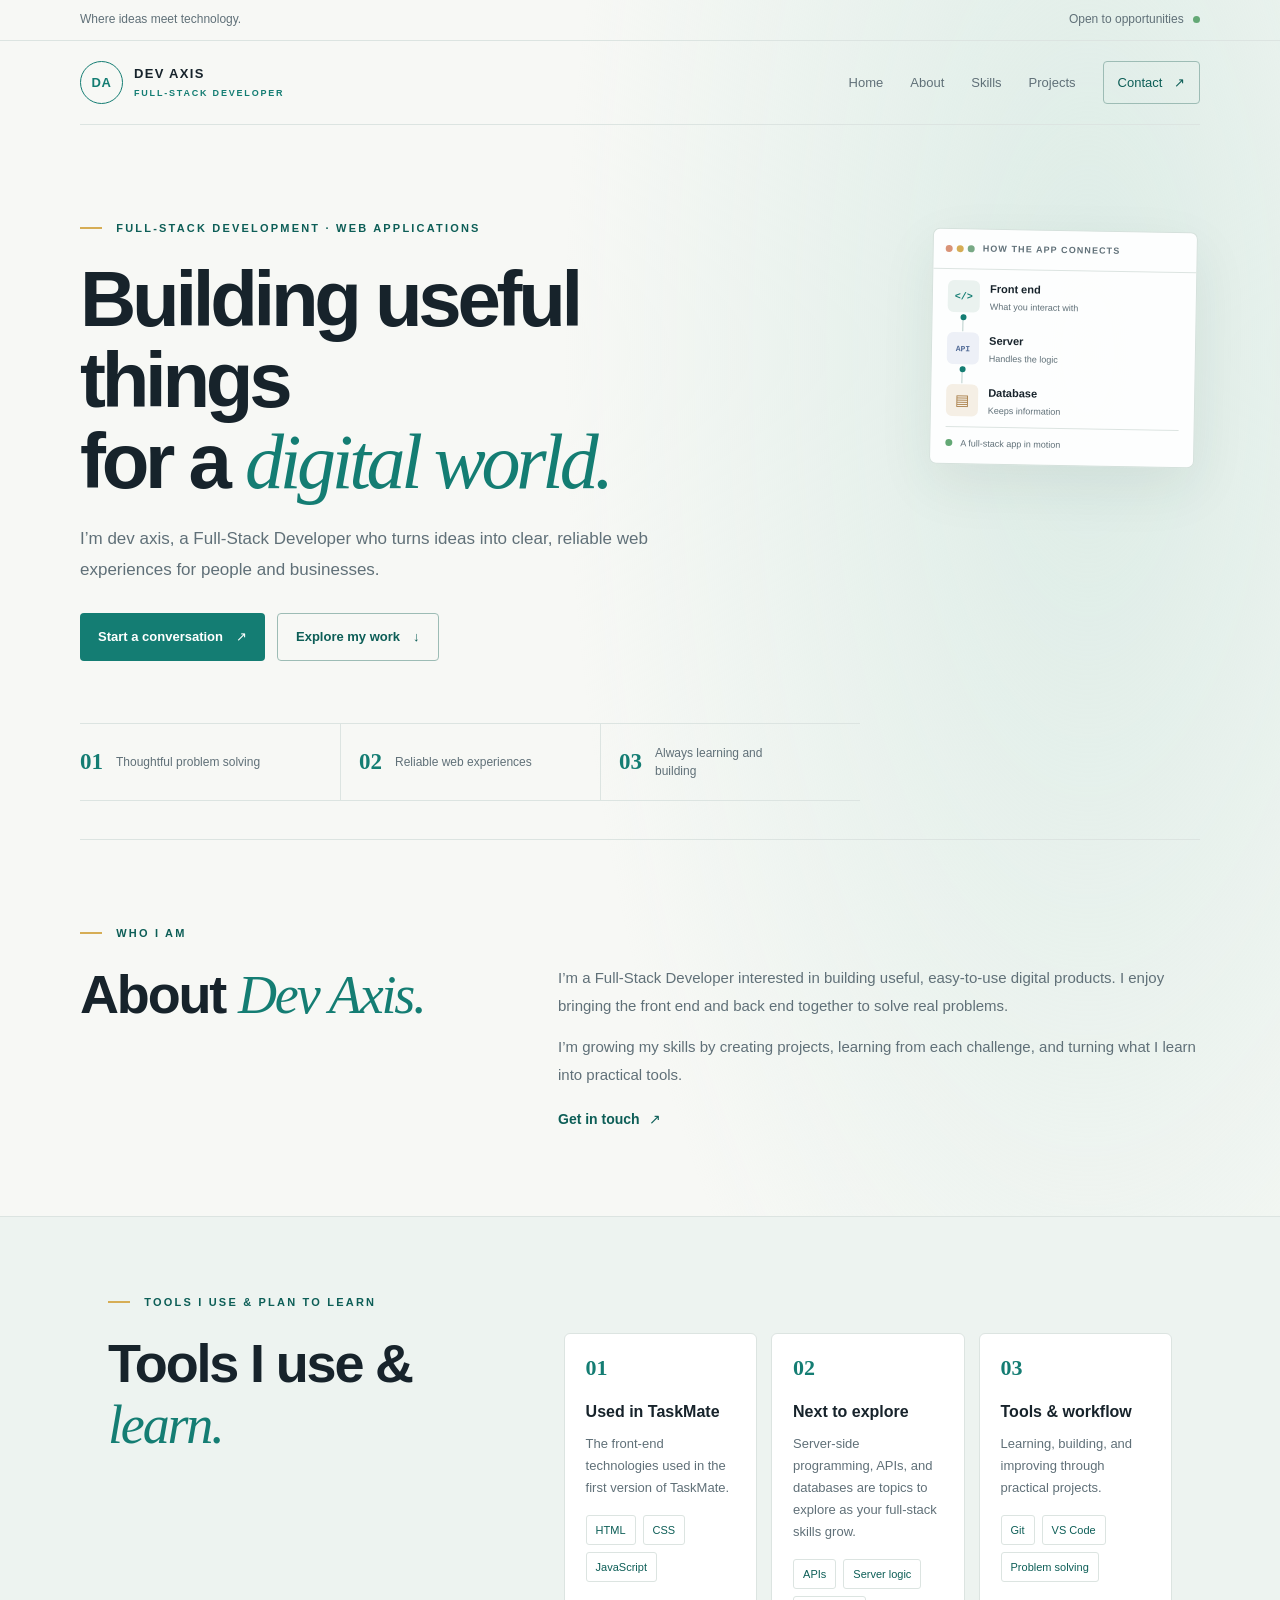
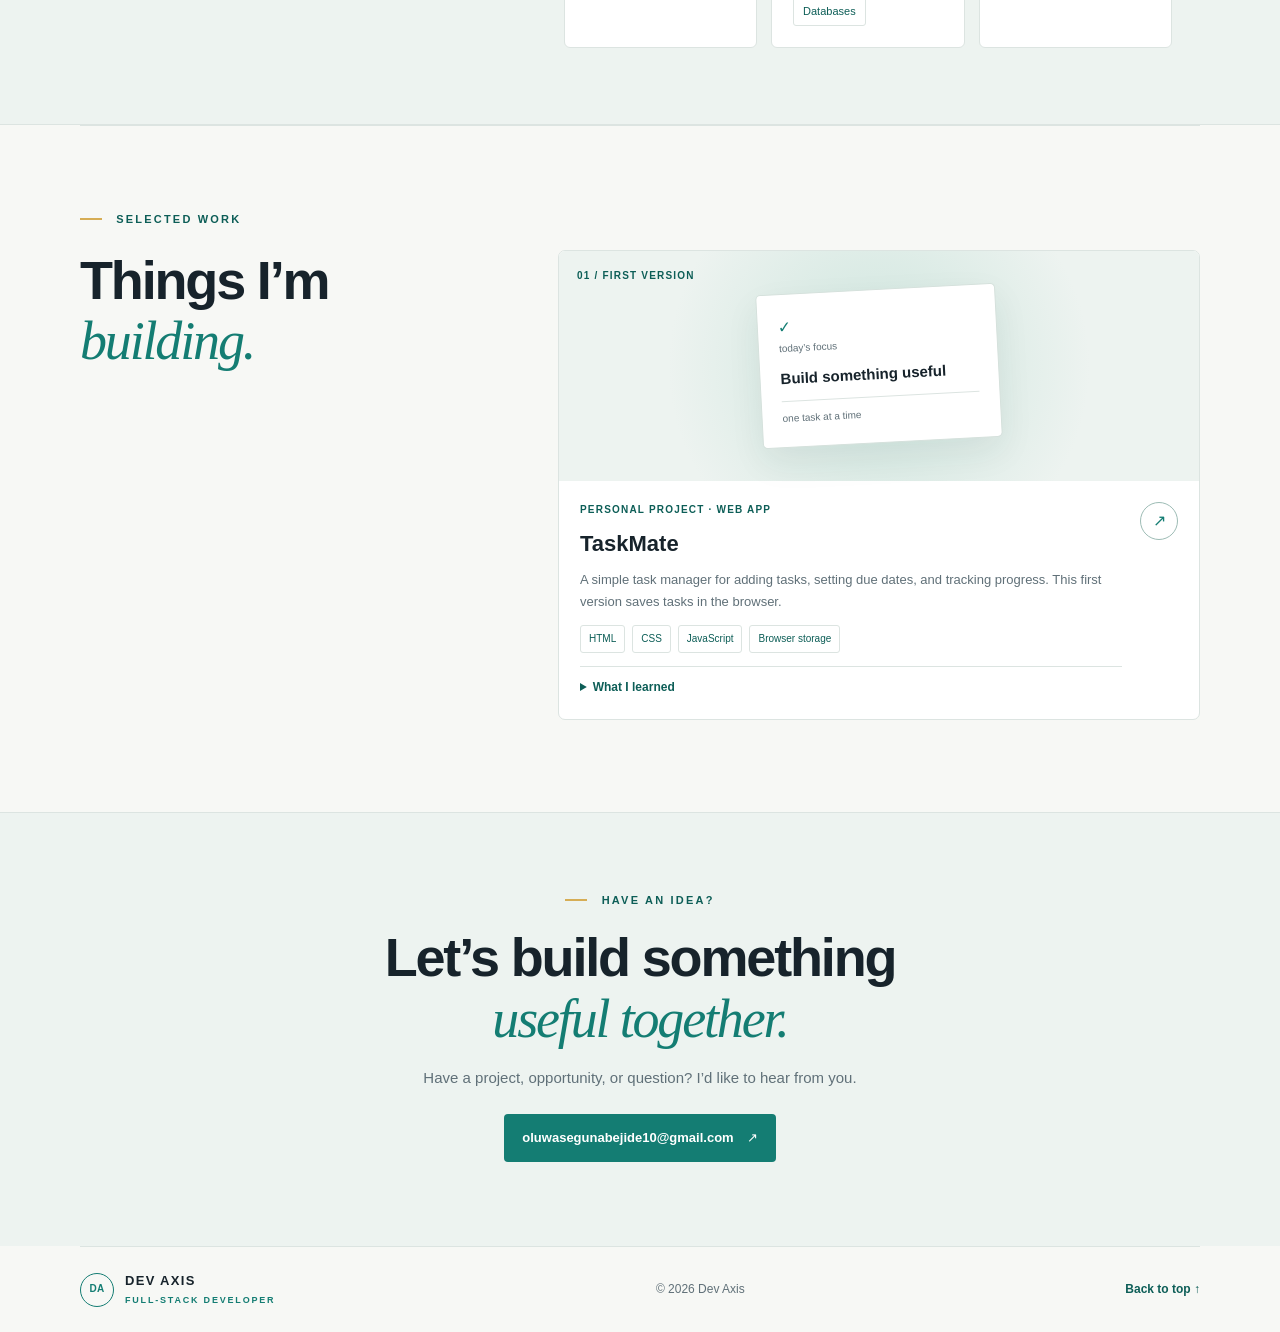
==== index.html @ acda4573 "Add portfolio website" ====
<!doctype html>
<html lang="en">
<head>
  <meta charset="utf-8">
  <meta name="viewport" content="width=device-width, initial-scale=1">
  <meta name="theme-color" content="#080808">
  <meta name="description" content="dev axis is a Full-Stack Developer building thoughtful web experiences.">
  <title>Dev Axis | Full-Stack Developer</title>
  <link rel="stylesheet" href="style1.css">
</head>
<body>
  <div class="topline">
    <div class="container topline-inner">
      <span>Where ideas meet technology.</span>
      <span>Open to opportunities <i></i></span>
    </div>
  </div>

  <header class="site-header container">
    <a class="brand" href="#home" aria-label="Dev Axis home">
      <span class="brand-mark">DA</span>
      <span class="brand-name">DEV AXIS<small>FULL-STACK DEVELOPER</small></span>
    </a>

    <nav class="desktop-nav" aria-label="Main navigation">
      <a href="#home">Home</a>
      <a href="#about">About</a>
      <a href="#skills">Skills</a>
      <a href="#projects">Projects</a>
      <a class="nav-contact" href="#contact">Contact <b>↗</b></a>
    </nav>

    <details class="mobile-menu">
      <summary aria-label="Open navigation menu">
        <span></span><span></span><span></span>
      </summary>
      <nav aria-label="Mobile navigation">
        <a href="#home">Home</a>
        <a href="#about">About</a>
        <a href="#skills">Skills</a>
        <a href="#projects">Projects</a>
        <a href="#contact">Contact</a>
      </nav>
    </details>
  </header>

  <main>
    <section class="hero container" id="home">
      <div class="hero-copy">
        <p class="eyebrow"><span></span> FULL-STACK DEVELOPMENT · WEB APPLICATIONS</p>
        <h1>Building useful things<br>for a <em>digital world.</em></h1>
        <p class="hero-text">I’m dev axis, a Full-Stack Developer who turns ideas into clear, reliable web experiences for people and businesses.</p>
        <div class="hero-actions">
          <a class="button button-gold" href="#contact">Start a conversation <b>↗</b></a>
          <a class="button button-outline" href="#projects">Explore my work <b>↓</b></a>
        </div>
      </div>

      <div class="stack-card" aria-label="Animated diagram of a full-stack application"><div class="stack-heading"><span class="stack-lights"><i></i><i></i><i></i></span><span>HOW THE APP CONNECTS</span></div><div class="stack-flow"><div class="stack-node"><span class="node-icon">&lt;/&gt;</span><span class="node-copy"><b>Front end</b><small>What you interact with</small></span></div><div class="stack-link"><i class="flow-dot"></i></div><div class="stack-node"><span class="node-icon node-api">API</span><span class="node-copy"><b>Server</b><small>Handles the logic</small></span></div><div class="stack-link"><i class="flow-dot delay-one"></i></div><div class="stack-node"><span class="node-icon node-db">▤</span><span class="node-copy"><b>Database</b><small>Keeps information</small></span></div></div><div class="stack-footer"><span class="live-dot"></span> A full-stack app in motion</div></div>
              <div class="hero-stats">
        <div><b>01</b><span>Thoughtful problem solving</span></div>
<div><b>02</b><span>Reliable web experiences</span></div>
        <div><b>03</b><span>Always learning and building</span></div>
      </div>
    </section>

    <section class="section container about-section" id="about">
      <p class="eyebrow"><span></span> WHO I AM</p>
      <div class="section-grid">
        <h2>About <em>Dev Axis.</em></h2>
        <div>
          <p class="body-copy">I’m a Full-Stack Developer interested in building useful, easy-to-use digital products. I enjoy bringing the front end and back end together to solve real problems.</p>
          <p class="body-copy">I’m growing my skills by creating projects, learning from each challenge, and turning what I learn into practical tools.</p>
          <a class="arrow-link" href="mailto:oluwasegunabejide10@gmail.com">Get in touch <span>↗</span></a>
        </div>
      </div>
    </section>

    <section class="section skills-section" id="skills">
      <div class="container">
        <p class="eyebrow"><span></span> TOOLS I USE &amp; PLAN TO LEARN</p>
        <div class="section-grid">
          <h2>Tools I use &amp; <em>learn.</em></h2>
          <div class="skills-grid">
            <article>
              <b>01</b><h3>Used in TaskMate</h3>
              <p>The front-end technologies used in the first version of TaskMate.</p>
              <div class="chips"><span>HTML</span><span>CSS</span><span>JavaScript</span></div>
            </article>
            <article>
              <b>02</b><h3>Next to explore</h3>
              <p>Server-side programming, APIs, and databases are topics to explore as your full-stack skills grow.</p>
              <div class="chips"><span>APIs</span><span>Server logic</span><span>Databases</span></div>
            </article>
            <article>
              <b>03</b><h3>Tools &amp; workflow</h3>
              <p>Learning, building, and improving through practical projects.</p>
              <div class="chips"><span>Git</span><span>VS Code</span><span>Problem solving</span></div>
            </article>
          </div>
        </div>
      </div>
    </section>

    <section class="section container projects-section" id="projects">
      <p class="eyebrow"><span></span> SELECTED WORK</p>
      <div class="section-grid">
        <h2>Things I’m <em>building.</em></h2>
        <div class="project-card">
          <div class="project-visual">
            <span class="project-label">01 / FIRST VERSION</span>
            <div class="task-art">
              <i>✓</i><span>today’s focus</span>
              <b>Build something useful</b>
              <small>one task at a time</small>
            </div>
          </div>
          <div class="project-info">
            <div>
              <p class="project-type">PERSONAL PROJECT · WEB APP</p>
              <h3>TaskMate</h3>
              <p class="project-summary">A simple task manager for adding tasks, setting due dates, and tracking progress. This first version saves tasks in the browser.</p><div class="chips project-stack"><span>HTML</span><span>CSS</span><span>JavaScript</span><span>Browser storage</span></div><details class="project-learning"><summary>What I learned</summary><p>I practiced handling form events, updating task lists, adding filters, and saving data in the browser.</p></details>
            </div>
            <a class="round-link" href="taskmate.html" aria-label="Open TaskMate">↗</a>
          </div>
        </div>
      </div>
    </section>

    <section class="contact-section" id="contact">
      <div class="container contact-inner">
        <p class="eyebrow"><span></span> HAVE AN IDEA?</p>
        <h2>Let’s build something<br><em>useful together.</em></h2>
        <p>Have a project, opportunity, or question? I’d like to hear from you.</p>
        <a class="button button-gold" href="mailto:oluwasegunabejide10@gmail.com">oluwasegunabejide10@gmail.com <b>↗</b></a>
      </div>
    </section>
  </main>

  <footer class="container footer">
    <a class="brand" href="#home">
      <span class="brand-mark">DA</span>
      <span class="brand-name">DEV AXIS<small>FULL-STACK DEVELOPER</small></span>
    </a>
    <span>© 2026 Dev Axis</span>
    <a href="#home">Back to top ↑</a>
  </footer>
</body>
</html>
---- style1.css ----
:root {
  color-scheme: light;
  --ink: #17232b;
  --muted: #607078;
  --paper: #f7f8f5;
  --white: #ffffff;
  --teal: #147d73;
  --teal-dark: #0d5e57;
  --gold: #d6ad55;
  --line: #dce4e1;
  --soft: #edf3f0;
  --serif: Georgia, "Times New Roman", serif;
  font-family: "Segoe UI", Aptos, Arial, sans-serif;
  color: var(--ink);
  background: var(--paper);
  font-synthesis: none;
  text-rendering: optimizeLegibility;
  -webkit-font-smoothing: antialiased;
}

* {
  box-sizing: border-box;
}

html {
  scroll-behavior: smooth;
  scroll-padding-top: 24px;
}

body {
  min-width: 320px;
  margin: 0;
  background: radial-gradient(ellipse at 85% 12%, #dcece6 0, transparent 34%), var(--paper);
  color: var(--ink);
  line-height: 1.65;
}

a {
  color: inherit;
}

.container {
  width: min(1120px, calc(100% - 56px));
  margin-inline: auto;
}

.topline {
  border-bottom: 1px solid var(--line);
  color: var(--muted);
  font-size: 12px;
}

.topline-inner {
  min-height: 40px;
  display: flex;
  align-items: center;
  justify-content: space-between;
  gap: 18px;
}

.topline i,
.live-dot {
  display: inline-block;
  width: 7px;
  height: 7px;
  margin-left: 6px;
  border-radius: 50%;
  background: #63a875;
}

.site-header {
  position: relative;
  z-index: 5;
  min-height: 84px;
  display: flex;
  align-items: center;
  justify-content: space-between;
  gap: 24px;
  border-bottom: 1px solid var(--line);
}

.brand {
  display: flex;
  align-items: center;
  gap: 11px;
  color: var(--ink);
  text-decoration: none;
}

.brand-mark {
  width: 43px;
  height: 43px;
  display: grid;
  place-items: center;
  border: 1px solid var(--teal);
  border-radius: 50%;
  color: var(--teal);
  font-size: 13px;
  font-weight: 800;
  letter-spacing: 0.04em;
}

.brand-name {
  font-size: 13px;
  font-weight: 800;
  letter-spacing: 0.1em;
  line-height: 1.25;
}

.brand-name small {
  display: block;
  margin-top: 5px;
  color: var(--teal);
  font-size: 9px;
  letter-spacing: 0.2em;
}

.desktop-nav {
  display: flex;
  align-items: center;
  gap: 27px;
  font-size: 13px;
}

.desktop-nav a,
.mobile-menu a {
  color: var(--muted);
  text-decoration: none;
  transition: color 0.2s ease;
}

.desktop-nav a:hover,
.mobile-menu a:hover {
  color: var(--teal);
}

.desktop-nav .nav-contact {
  padding: 10px 14px;
  border: 1px solid #9dbcb5;
  border-radius: 4px;
  color: var(--teal-dark);
}

.nav-contact b {
  margin-left: 8px;
}

.mobile-menu {
  display: none;
}

.hero {
  position: relative;
  padding-top: 94px;
  padding-bottom: 38px;
}

.hero-copy {
  max-width: 720px;
}

.eyebrow {
  margin: 0 0 22px;
  color: var(--teal-dark);
  font-size: 11px;
  font-weight: 800;
  letter-spacing: 0.2em;
}

.eyebrow span {
  display: inline-block;
  width: 22px;
  height: 2px;
  margin: 0 9px 3px 0;
  background: var(--gold);
}

h1,
h2,
h3,
p {
  margin-top: 0;
}

.hero h1 {
  max-width: 760px;
  margin-bottom: 22px;
  font-size: clamp(48px, 7vw, 78px);
  font-weight: 750;
  line-height: 1.04;
  letter-spacing: -0.055em;
}

.hero h1 em,
.section h2 em,
.contact-section h2 em {
  color: var(--teal);
  font-family: var(--serif);
  font-weight: 500;
}

.hero-text {
  max-width: 590px;
  margin-bottom: 27px;
  color: var(--muted);
  font-size: 17px;
  line-height: 1.8;
}

.hero-actions {
  display: flex;
  flex-wrap: wrap;
  gap: 12px;
}

.button {
  min-height: 48px;
  display: inline-flex;
  align-items: center;
  justify-content: center;
  gap: 13px;
  padding: 0 18px;
  border-radius: 4px;
  font-size: 13px;
  font-weight: 700;
  text-decoration: none;
  transition: transform 0.2s ease, background 0.2s ease;
}

.button:hover {
  transform: translateY(-2px);
}

.button-gold {
  background: var(--teal);
  color: var(--white);
}

.button-gold:hover {
  background: var(--teal-dark);
}

.button-outline {
  border: 1px solid #9dbcb5;
  color: var(--teal-dark);
  background: transparent;
}

.stack-card {
  position: absolute;
  top: 105px;
  right: 4px;
  width: 265px;
  padding: 0 15px 12px;
  border: 1px solid #d5e1dc;
  border-radius: 7px;
  background: rgba(255, 255, 255, 0.94);
  box-shadow: 0 20px 55px #203b3214;
  transform: rotate(1deg);
}

.stack-heading {
  display: flex;
  align-items: center;
  gap: 8px;
  margin: 0 -15px 10px;
  padding: 12px;
  border-bottom: 1px solid var(--line);
  color: var(--muted);
  font-size: 9px;
  font-weight: 800;
  letter-spacing: 0.12em;
}

.stack-lights {
  display: flex;
  gap: 4px;
}

.stack-lights i {
  width: 7px;
  height: 7px;
  border-radius: 50%;
  background: #b8c6c3;
}

.stack-lights i:first-child {
  background: #d99377;
}

.stack-lights i:nth-child(2) {
  background: var(--gold);
}

.stack-lights i:last-child {
  background: #78a985;
}

.stack-node {
  display: flex;
  align-items: center;
  gap: 10px;
}

.node-icon {
  width: 32px;
  height: 32px;
  flex: 0 0 auto;
  display: grid;
  place-items: center;
  border-radius: 6px;
  background: #eaf2ef;
  color: var(--teal);
  font: 700 10px Consolas, monospace;
}

.node-api {
  background: #edf0f7;
  color: #536c98;
  font-size: 8px;
}

.node-db {
  background: #f5efe5;
  color: #a67a42;
  font-size: 15px;
}

.node-copy b {
  display: block;
  color: var(--ink);
  font-size: 11px;
}

.node-copy small {
  display: block;
  margin-top: 2px;
  color: var(--muted);
  font-size: 9px;
}

.stack-link {
  position: relative;
  height: 17px;
  margin-left: 15px;
  border-left: 1px solid #b9ceca;
}

.flow-dot {
  position: absolute;
  top: 0;
  left: -3.5px;
  width: 6px;
  height: 6px;
  border-radius: 50%;
  background: var(--teal);
  animation: data-flow 1.8s ease-in-out infinite;
}

.flow-dot.delay-one {
  animation-delay: 0.9s;
}

@keyframes data-flow {
  0% {
    top: 0;
    opacity: 0;
  }

  20%,
  80% {
    opacity: 1;
  }

  100% {
    top: 12px;
    opacity: 0;
  }
}

.stack-footer {
  margin-top: 8px;
  padding-top: 9px;
  border-top: 1px solid var(--line);
  color: var(--muted);
  font-size: 9px;
}

.live-dot {
  margin: 0 6px 0 0;
}

.hero-stats {
  display: grid;
  grid-template-columns: repeat(3, 1fr);
  max-width: 780px;
  margin-top: 62px;
  border-block: 1px solid var(--line);
}

.hero-stats div {
  min-height: 76px;
  display: flex;
  align-items: center;
  gap: 13px;
}

.hero-stats div + div {
  padding-left: 18px;
  border-left: 1px solid var(--line);
}

.hero-stats b {
  color: var(--teal);
  font: 700 23px var(--serif);
}

.hero-stats span {
  max-width: 145px;
  color: var(--muted);
  font-size: 12px;
  line-height: 1.5;
}

.section {
  padding: 84px 0;
  border-top: 1px solid var(--line);
}

.section-grid {
  display: grid;
  grid-template-columns: 0.8fr 1.2fr;
  gap: 50px;
}

.section h2,
.contact-section h2 {
  margin: 0;
  font-size: clamp(36px, 4.6vw, 54px);
  line-height: 1.12;
  letter-spacing: -0.04em;
}

.body-copy {
  margin-bottom: 14px;
  color: var(--muted);
  font-size: 15px;
  line-height: 1.85;
}

.arrow-link {
  display: inline-flex;
  gap: 9px;
  margin-top: 5px;
  color: var(--teal-dark);
  font-size: 14px;
  font-weight: 700;
  text-decoration: none;
}

.skills-section {
  width: 100%;
  max-width: none;
  padding: 76px max(28px, calc((100% - 1120px) / 2));
  border-block: 1px solid var(--line);
  background: var(--soft);
}

.skills-section .section-grid {
  max-width: 1120px;
  margin: auto;
}

.skills-grid {
  display: grid;
  grid-template-columns: repeat(3, 1fr);
  gap: 14px;
}

.skills-grid article {
  min-width: 0;
  padding: 21px;
  border: 1px solid var(--line);
  border-radius: 6px;
  background: var(--white);
}

.skills-grid article > b {
  color: var(--teal);
  font: 700 22px var(--serif);
}

.skills-grid h3 {
  margin: 15px 0 8px;
  font-size: 16px;
}

.skills-grid p {
  min-height: 67px;
  margin-bottom: 15px;
  color: var(--muted);
  font-size: 13px;
  line-height: 1.7;
}

.chips,
.project-stack {
  display: flex;
  flex-wrap: wrap;
  gap: 7px;
}

.chips span {
  padding: 5px 9px;
  border: 1px solid var(--line);
  border-radius: 3px;
  color: var(--teal-dark);
  font-size: 11px;
}

.projects-section {
  padding-bottom: 92px;
}

.project-card {
  overflow: hidden;
  border: 1px solid var(--line);
  border-radius: 7px;
  background: var(--white);
}

.project-visual {
  position: relative;
  height: 230px;
  display: grid;
  place-items: center;
  background: radial-gradient(circle, #cde5dd 0, transparent 62%), #edf3f0;
}

.project-label {
  position: absolute;
  top: 17px;
  left: 18px;
  color: var(--teal-dark);
  font-size: 10px;
  font-weight: 800;
  letter-spacing: 0.12em;
}

.task-art {
  width: min(240px, 75%);
  padding: 20px;
  border: 1px solid #d5e1dc;
  border-radius: 5px;
  background: var(--white);
  box-shadow: 0 14px 35px #203b3212;
  transform: rotate(-3deg);
}

.task-art i {
  color: var(--teal);
  font-style: normal;
}

.task-art span,
.task-art small {
  display: block;
  color: var(--muted);
  font-size: 10px;
}

.task-art b {
  display: block;
  margin: 9px 0;
  font-size: 15px;
}

.task-art small {
  padding-top: 9px;
  border-top: 1px solid var(--line);
}

.project-info {
  display: flex;
  align-items: flex-start;
  justify-content: space-between;
  gap: 18px;
  padding: 21px;
}

.project-type {
  margin-bottom: 7px;
  color: var(--teal-dark);
  font-size: 10px;
  font-weight: 800;
  letter-spacing: 0.12em;
}

.project-info h3 {
  margin-bottom: 7px;
  font-size: 22px;
}

.project-summary {
  max-width: 580px;
  margin-bottom: 12px;
  color: var(--muted);
  font-size: 13px;
  line-height: 1.7;
}

.project-stack {
  margin-top: 12px;
}

.project-stack span {
  padding: 5px 8px;
  border: 1px solid var(--line);
  border-radius: 3px;
  color: var(--teal-dark);
  font-size: 10px;
}

.project-learning {
  margin-top: 13px;
  padding-top: 11px;
  border-top: 1px solid var(--line);
}

.project-learning summary {
  color: var(--teal-dark);
  cursor: pointer;
  font-size: 12px;
  font-weight: 700;
}

.project-learning p {
  margin: 8px 0 0;
  color: var(--muted);
  font-size: 12px;
  line-height: 1.7;
}

.round-link {
  width: 38px;
  height: 38px;
  flex: 0 0 auto;
  display: grid;
  place-items: center;
  border: 1px solid #9dbcb5;
  border-radius: 50%;
  color: var(--teal);
  text-decoration: none;
}

.contact-section {
  padding: 78px 0 84px;
  border-top: 1px solid var(--line);
  background: var(--soft);
  text-align: center;
}

.contact-inner .eyebrow {
  margin-bottom: 18px;
}

.contact-inner > p:not(.eyebrow) {
  margin: 17px 0 23px;
  color: var(--muted);
  font-size: 15px;
}

.footer {
  min-height: 86px;
  display: flex;
  align-items: center;
  justify-content: space-between;
  gap: 20px;
  border-top: 1px solid var(--line);
  color: var(--muted);
  font-size: 12px;
}

.footer > a:last-child {
  color: var(--teal-dark);
  font-weight: 700;
  text-decoration: none;
}

.footer .brand-mark {
  width: 34px;
  height: 34px;
  font-size: 10px;
}

@media (max-width: 900px) {
  .stack-card {
    position: relative;
    top: auto;
    right: auto;
    width: min(100%, 420px);
    margin: 34px 0 0 8px;
  }

  .hero {
    padding-top: 66px;
  }

  .hero-stats {
    margin-top: 38px;
  }

  .section-grid {
    grid-template-columns: 1fr;
    gap: 24px;
  }
}

@media (max-width: 680px) {
  .container {
    width: calc(100% - 36px);
  }

  .topline {
    font-size: 10px;
  }

  .topline-inner {
    min-height: 36px;
    gap: 8px;
  }

  .site-header {
    min-height: 72px;
  }

  .brand-mark {
    width: 38px;
    height: 38px;
  }

  .brand-name {
    font-size: 11px;
  }

  .brand-name small {
    font-size: 8px;
    letter-spacing: 0.15em;
  }

  .desktop-nav {
    display: none;
  }

  .mobile-menu {
    position: relative;
    display: block;
  }

  .mobile-menu summary {
    width: 43px;
    height: 43px;
    display: grid;
    place-content: center;
    gap: 5px;
    border: 1px solid #9dbcb5;
    border-radius: 4px;
    cursor: pointer;
    list-style: none;
  }

  .mobile-menu summary::-webkit-details-marker {
    display: none;
  }

  .mobile-menu summary span {
    width: 18px;
    height: 2px;
    background: var(--teal);
  }

  .mobile-menu nav {
    position: absolute;
    top: 51px;
    right: 0;
    width: 220px;
    display: flex;
    flex-direction: column;
    padding: 7px 14px;
    border: 1px solid var(--line);
    border-radius: 5px;
    background: var(--white);
    box-shadow: 0 14px 30px #203b3218;
  }

  .mobile-menu nav a {
    padding: 11px 0;
    border-bottom: 1px solid var(--line);
    font-size: 13px;
  }

  .mobile-menu nav a:last-child {
    border-bottom: 0;
  }

  .hero {
    padding-top: 51px;
    padding-bottom: 30px;
  }

  .eyebrow {
    margin-bottom: 17px;
    font-size: 9px;
    letter-spacing: 0.14em;
  }

  .hero h1 {
    font-size: clamp(42px, 11vw, 61px);
    letter-spacing: -0.05em;
  }

  .hero-text {
    font-size: 15px;
  }

  .button {
    min-height: 45px;
    padding-inline: 13px;
    font-size: 11px;
  }

  .hero-stats {
    grid-template-columns: 1fr;
    margin-top: 30px;
  }

  .hero-stats div {
    min-height: 56px;
  }

  .hero-stats div + div {
    padding-left: 0;
    border-top: 1px solid var(--line);
    border-left: 0;
  }

  .section {
    padding: 61px 0;
  }

  .section h2,
  .contact-section h2 {
    font-size: 38px;
  }

  .skills-section {
    padding: 60px 18px;
  }

  .skills-grid {
    grid-template-columns: 1fr;
  }

  .skills-grid p {
    min-height: 0;
  }

  .project-visual {
    height: 195px;
  }

  .project-info {
    padding: 16px;
  }

  .contact-section {
    padding: 62px 0;
  }

  .footer {
    min-height: 100px;
    flex-wrap: wrap;
    gap: 12px;
    padding-block: 14px;
  }

  .footer > span {
    order: 3;
    width: 100%;
  }
}

@media (prefers-reduced-motion: reduce) {
  html {
    scroll-behavior: auto;
  }

  *,
  *::before,
  *::after {
    animation-duration: 0.01ms !important;
    animation-iteration-count: 1 !important;
    transition-duration: 0.01ms !important;
  }
}
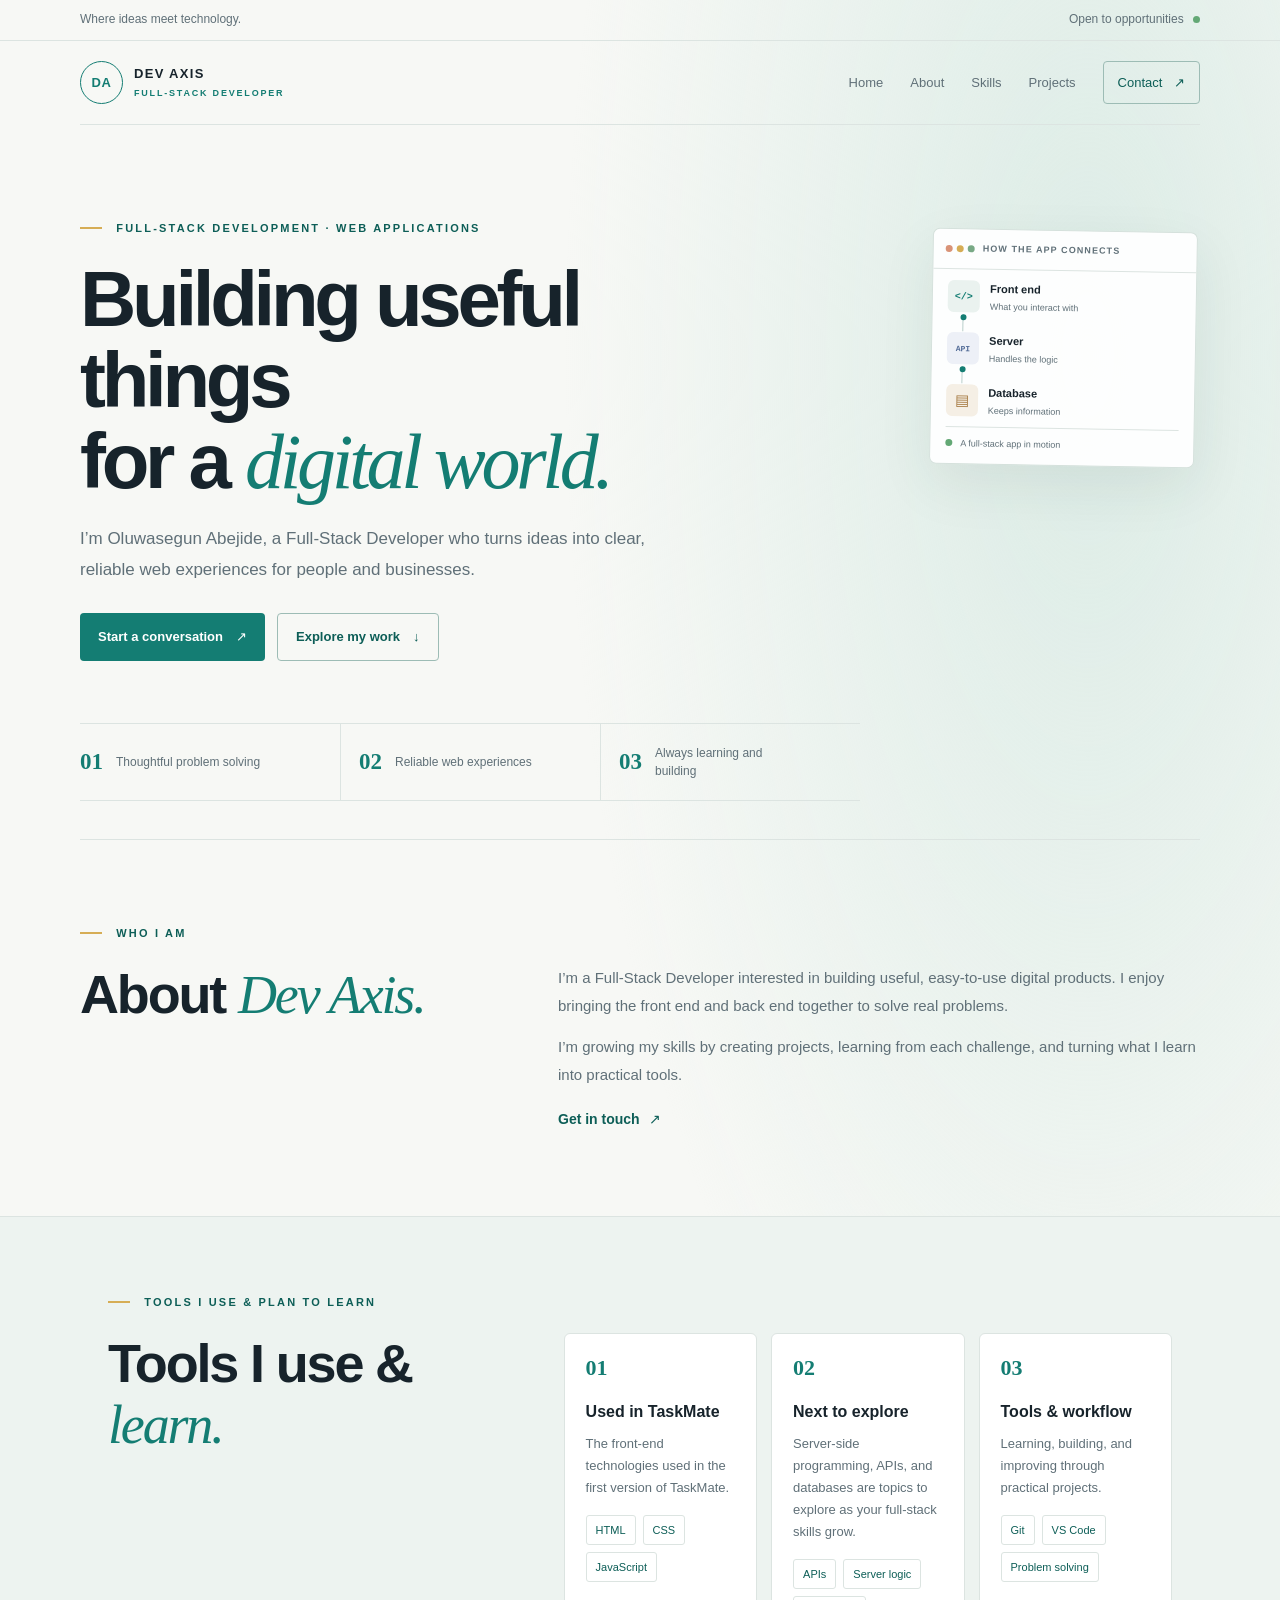
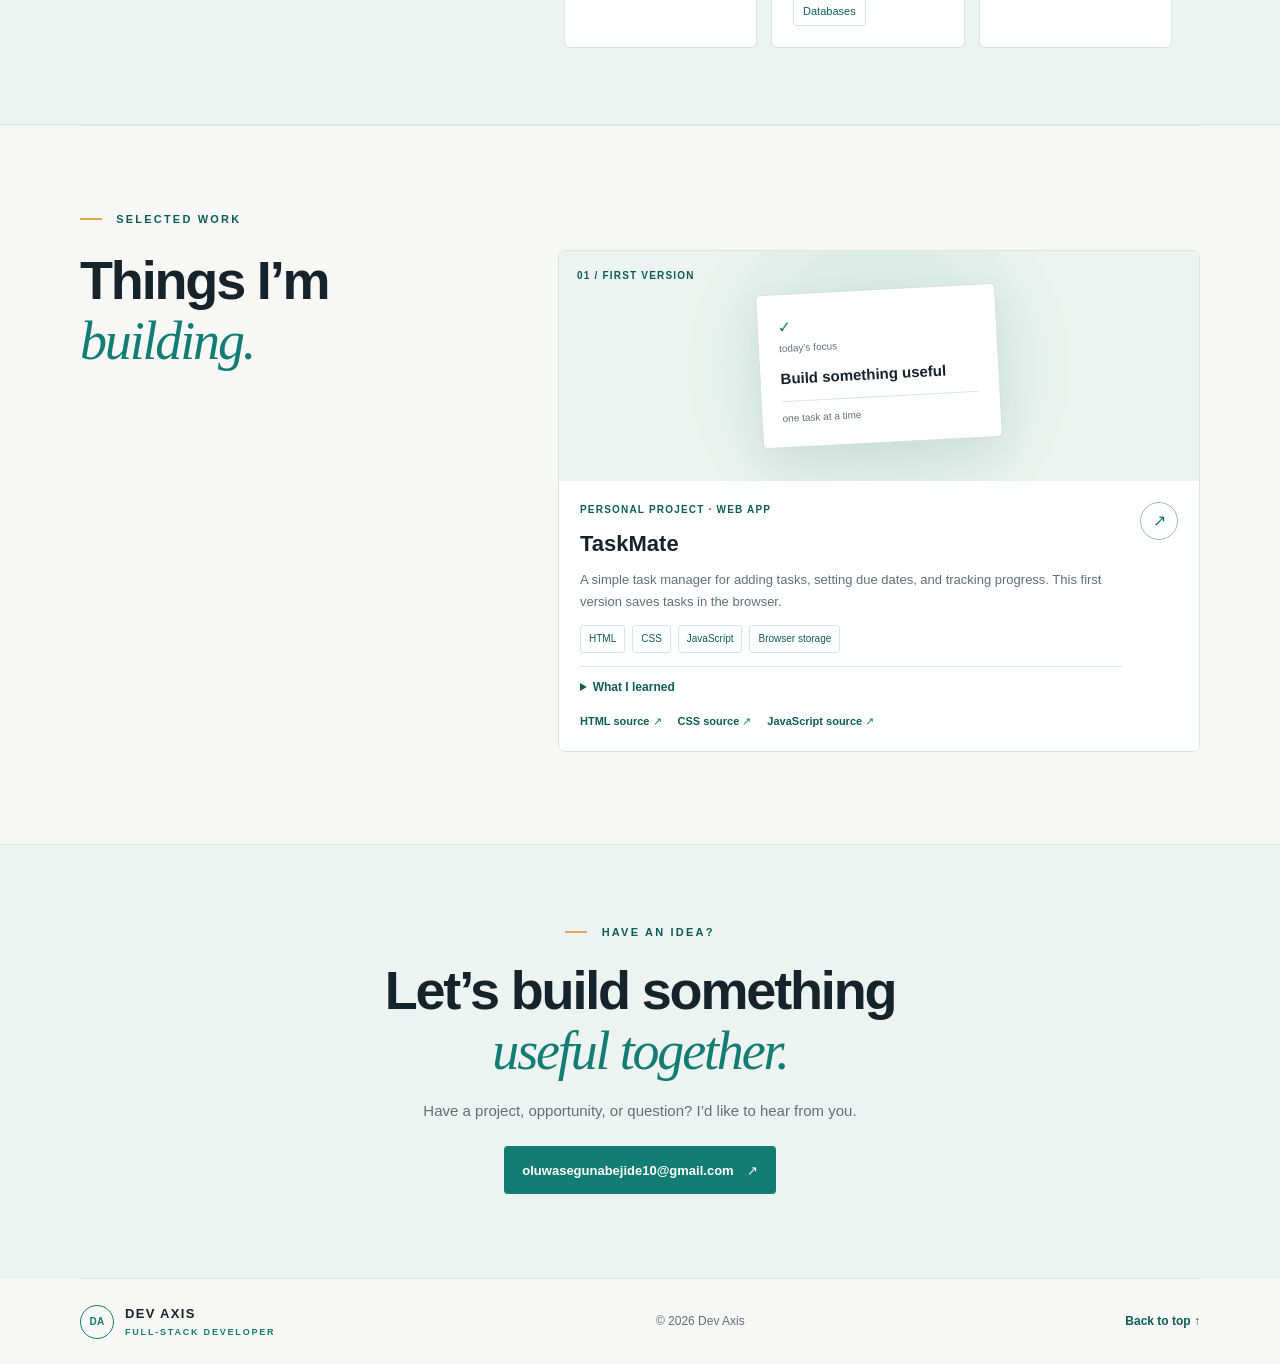
==== commit 43a6fc18: "Polish portfolio and add TaskMate source links" ====
--- a/index.html
+++ b/index.html
@@ -4,8 +4,8 @@
   <meta charset="utf-8">
   <meta name="viewport" content="width=device-width, initial-scale=1">
   <meta name="theme-color" content="#080808">
-  <meta name="description" content="dev axis is a Full-Stack Developer building thoughtful web experiences.">
-  <title>Dev Axis | Full-Stack Developer</title>
+  <meta name="description" content="Oluwasegun Abejide is a Full-Stack Developer building thoughtful web experiences as Dev Axis.">
+  <title>Oluwasegun Abejide | Full-Stack Developer</title>
   <link rel="stylesheet" href="style1.css">
 </head>
 <body>
@@ -49,7 +49,7 @@
       <div class="hero-copy">
         <p class="eyebrow"><span></span> FULL-STACK DEVELOPMENT · WEB APPLICATIONS</p>
         <h1>Building useful things<br>for a <em>digital world.</em></h1>
-        <p class="hero-text">I’m dev axis, a Full-Stack Developer who turns ideas into clear, reliable web experiences for people and businesses.</p>
+        <p class="hero-text">I’m Oluwasegun Abejide, a Full-Stack Developer who turns ideas into clear, reliable web experiences for people and businesses.</p>
         <div class="hero-actions">
           <a class="button button-gold" href="#contact">Start a conversation <b>↗</b></a>
           <a class="button button-outline" href="#projects">Explore my work <b>↓</b></a>
@@ -119,7 +119,7 @@
             <div>
               <p class="project-type">PERSONAL PROJECT · WEB APP</p>
               <h3>TaskMate</h3>
-              <p class="project-summary">A simple task manager for adding tasks, setting due dates, and tracking progress. This first version saves tasks in the browser.</p><div class="chips project-stack"><span>HTML</span><span>CSS</span><span>JavaScript</span><span>Browser storage</span></div><details class="project-learning"><summary>What I learned</summary><p>I practiced handling form events, updating task lists, adding filters, and saving data in the browser.</p></details>
+              <p class="project-summary">A simple task manager for adding tasks, setting due dates, and tracking progress. This first version saves tasks in the browser.</p><div class="chips project-stack"><span>HTML</span><span>CSS</span><span>JavaScript</span><span>Browser storage</span></div><details class="project-learning"><summary>What I learned</summary><p>I practiced handling form events, updating task lists, adding filters, and saving data in the browser.</p></details><div class="project-code-links" aria-label="TaskMate source code"><a href="https://github.com/axisdev2-dev/portfolio/blob/master/taskmate.html" target="_blank" rel="noopener noreferrer">HTML source <span>↗</span></a><a href="https://github.com/axisdev2-dev/portfolio/blob/master/style.css" target="_blank" rel="noopener noreferrer">CSS source <span>↗</span></a><a href="https://github.com/axisdev2-dev/portfolio/blob/master/app.js" target="_blank" rel="noopener noreferrer">JavaScript source <span>↗</span></a></div>
             </div>
             <a class="round-link" href="taskmate.html" aria-label="Open TaskMate">↗</a>
           </div>
@@ -146,4 +146,4 @@
     <a href="#home">Back to top ↑</a>
   </footer>
 </body>
-</html>+</html>
--- a/style1.css
+++ b/style1.css
@@ -641,6 +641,28 @@
   line-height: 1.7;
 }
 
+.project-code-links {
+  display: flex;
+  flex-wrap: wrap;
+  gap: 8px 16px;
+  margin-top: 14px;
+}
+
+.project-code-links a {
+  color: var(--teal-dark);
+  font-size: 11px;
+  font-weight: 700;
+  text-decoration: none;
+}
+
+.project-code-links a:hover {
+  text-decoration: underline;
+}
+
+.project-code-links a span {
+  color: var(--teal);
+}
+
 .round-link {
   width: 38px;
   height: 38px;
@@ -902,4 +924,4 @@
     animation-iteration-count: 1 !important;
     transition-duration: 0.01ms !important;
   }
-}+}
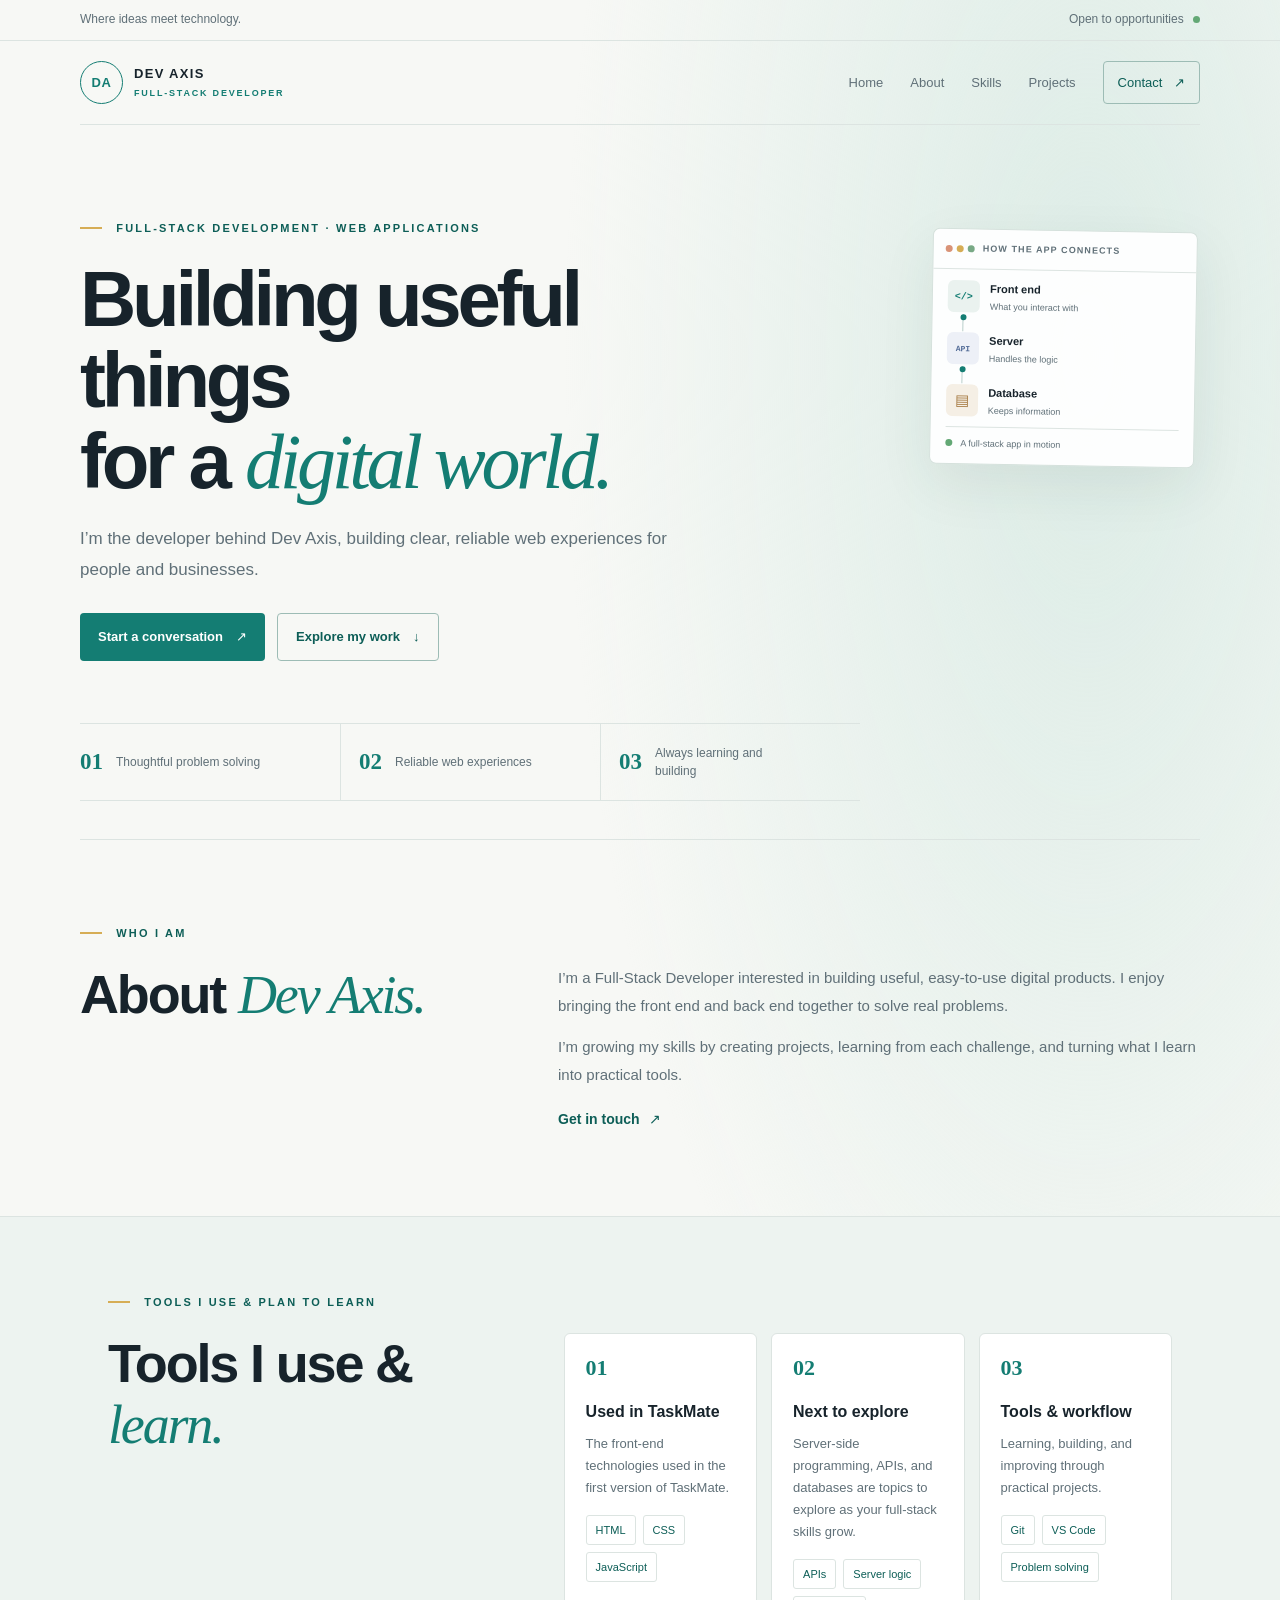
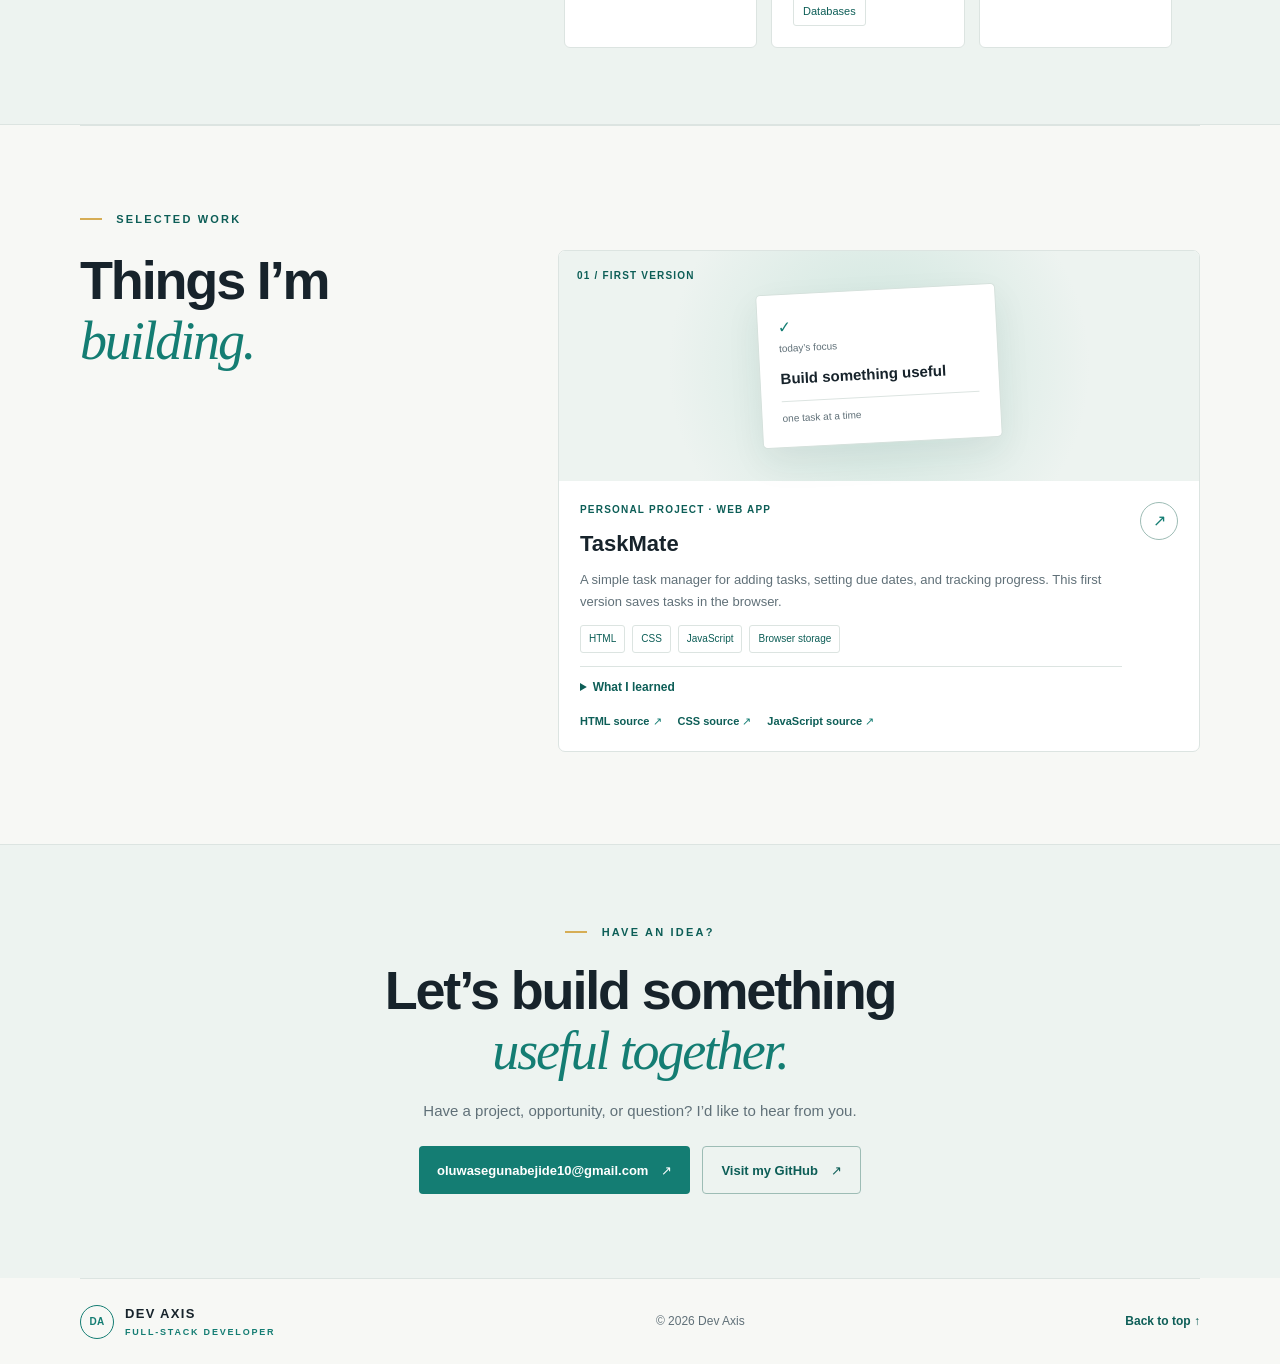
==== commit 2e5afbf3: "dev axis" ====
--- a/index.html
+++ b/index.html
@@ -4,8 +4,8 @@
   <meta charset="utf-8">
   <meta name="viewport" content="width=device-width, initial-scale=1">
   <meta name="theme-color" content="#080808">
-  <meta name="description" content="Oluwasegun Abejide is a Full-Stack Developer building thoughtful web experiences as Dev Axis.">
-  <title>Oluwasegun Abejide | Full-Stack Developer</title>
+  <meta name="description" content="Dev Axis is the portfolio of a Full-Stack Developer building thoughtful web experiences.">
+  <title>Dev Axis | Full-Stack Developer</title>
   <link rel="stylesheet" href="style1.css">
 </head>
 <body>
@@ -49,7 +49,7 @@
       <div class="hero-copy">
         <p class="eyebrow"><span></span> FULL-STACK DEVELOPMENT · WEB APPLICATIONS</p>
         <h1>Building useful things<br>for a <em>digital world.</em></h1>
-        <p class="hero-text">I’m Oluwasegun Abejide, a Full-Stack Developer who turns ideas into clear, reliable web experiences for people and businesses.</p>
+        <p class="hero-text">I’m the developer behind Dev Axis, building clear, reliable web experiences for people and businesses.</p>
         <div class="hero-actions">
           <a class="button button-gold" href="#contact">Start a conversation <b>↗</b></a>
           <a class="button button-outline" href="#projects">Explore my work <b>↓</b></a>
@@ -132,7 +132,10 @@
         <p class="eyebrow"><span></span> HAVE AN IDEA?</p>
         <h2>Let’s build something<br><em>useful together.</em></h2>
         <p>Have a project, opportunity, or question? I’d like to hear from you.</p>
-        <a class="button button-gold" href="mailto:oluwasegunabejide10@gmail.com">oluwasegunabejide10@gmail.com <b>↗</b></a>
+        <div class="contact-actions">
+          <a class="button button-gold" href="mailto:oluwasegunabejide10@gmail.com">oluwasegunabejide10@gmail.com <b>↗</b></a>
+          <a class="button button-outline" href="https://github.com/axisdev2-dev" target="_blank" rel="noopener noreferrer">Visit my GitHub <b>↗</b></a>
+        </div>
       </div>
     </section>
   </main>
--- a/style1.css
+++ b/style1.css
@@ -692,6 +692,13 @@
   font-size: 15px;
 }
 
+.contact-actions {
+  display: flex;
+  flex-wrap: wrap;
+  justify-content: center;
+  gap: 12px;
+}
+
 .footer {
   min-height: 86px;
   display: flex;
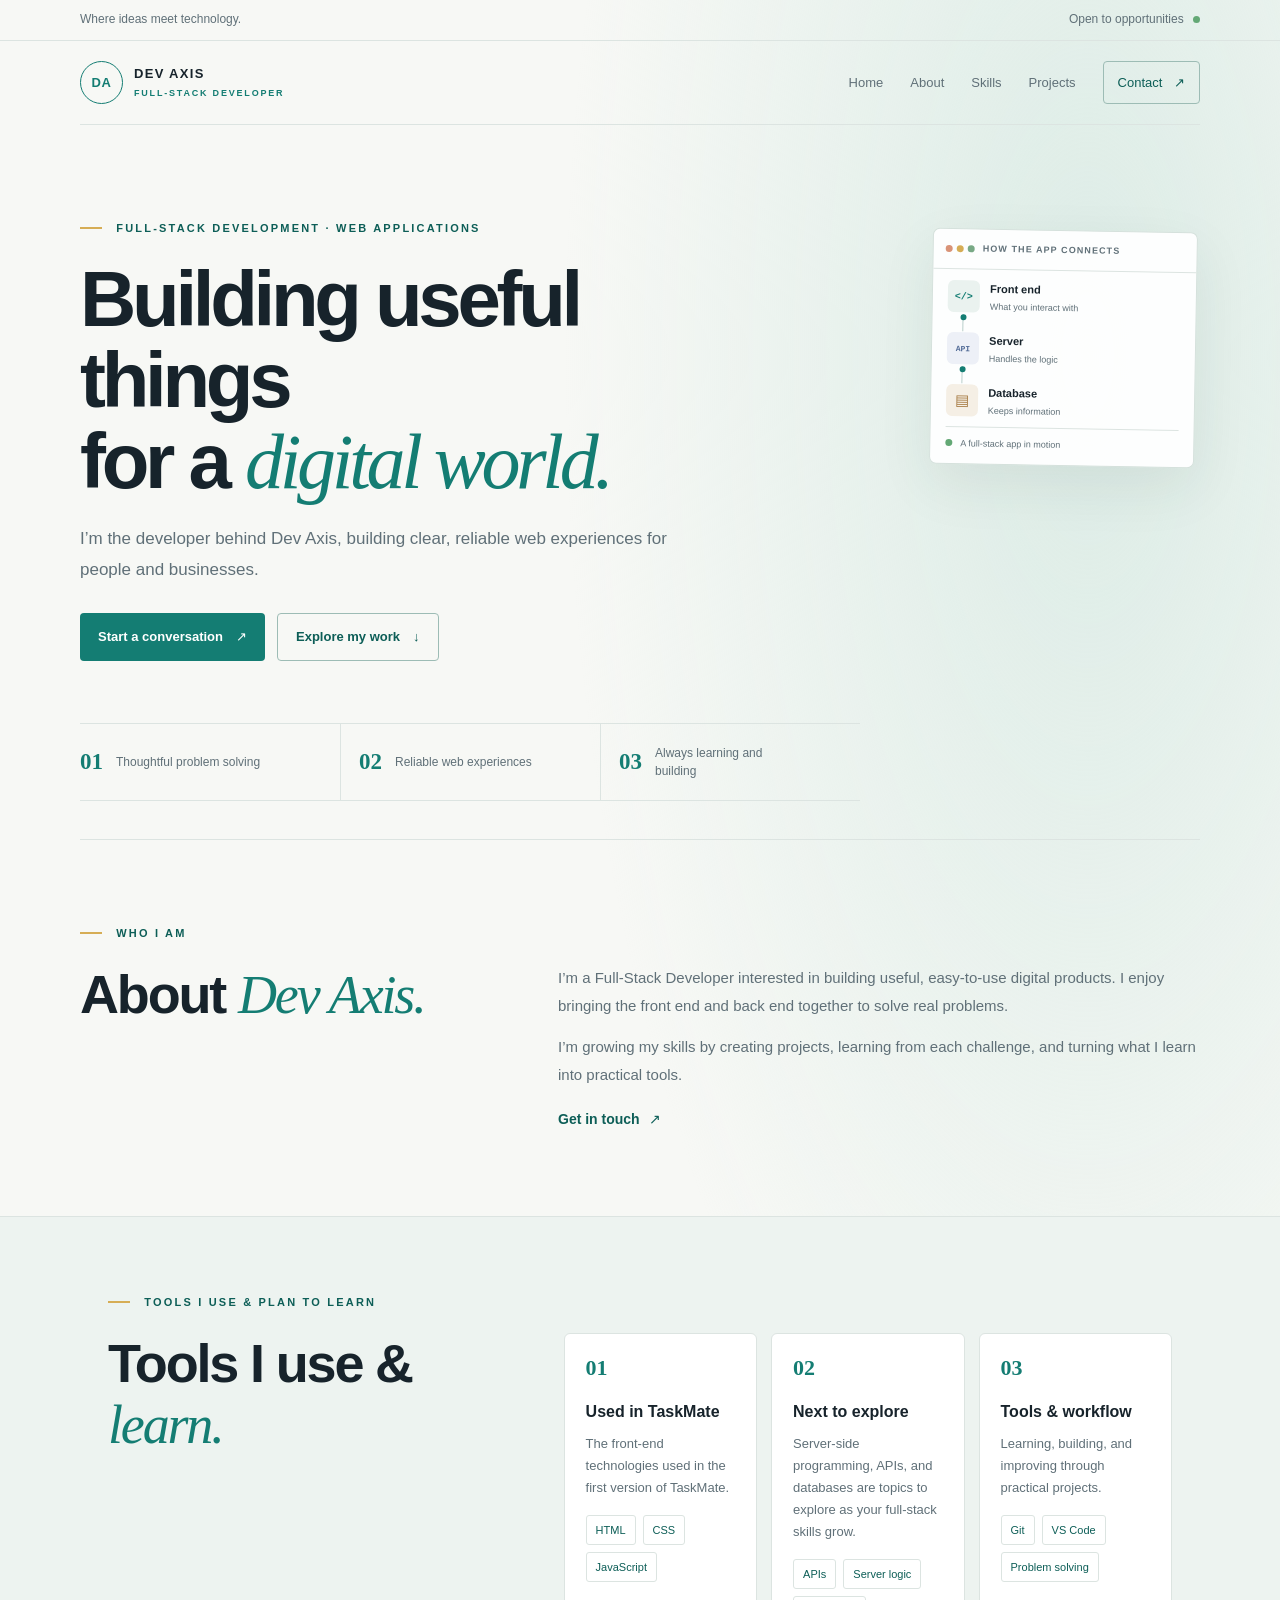
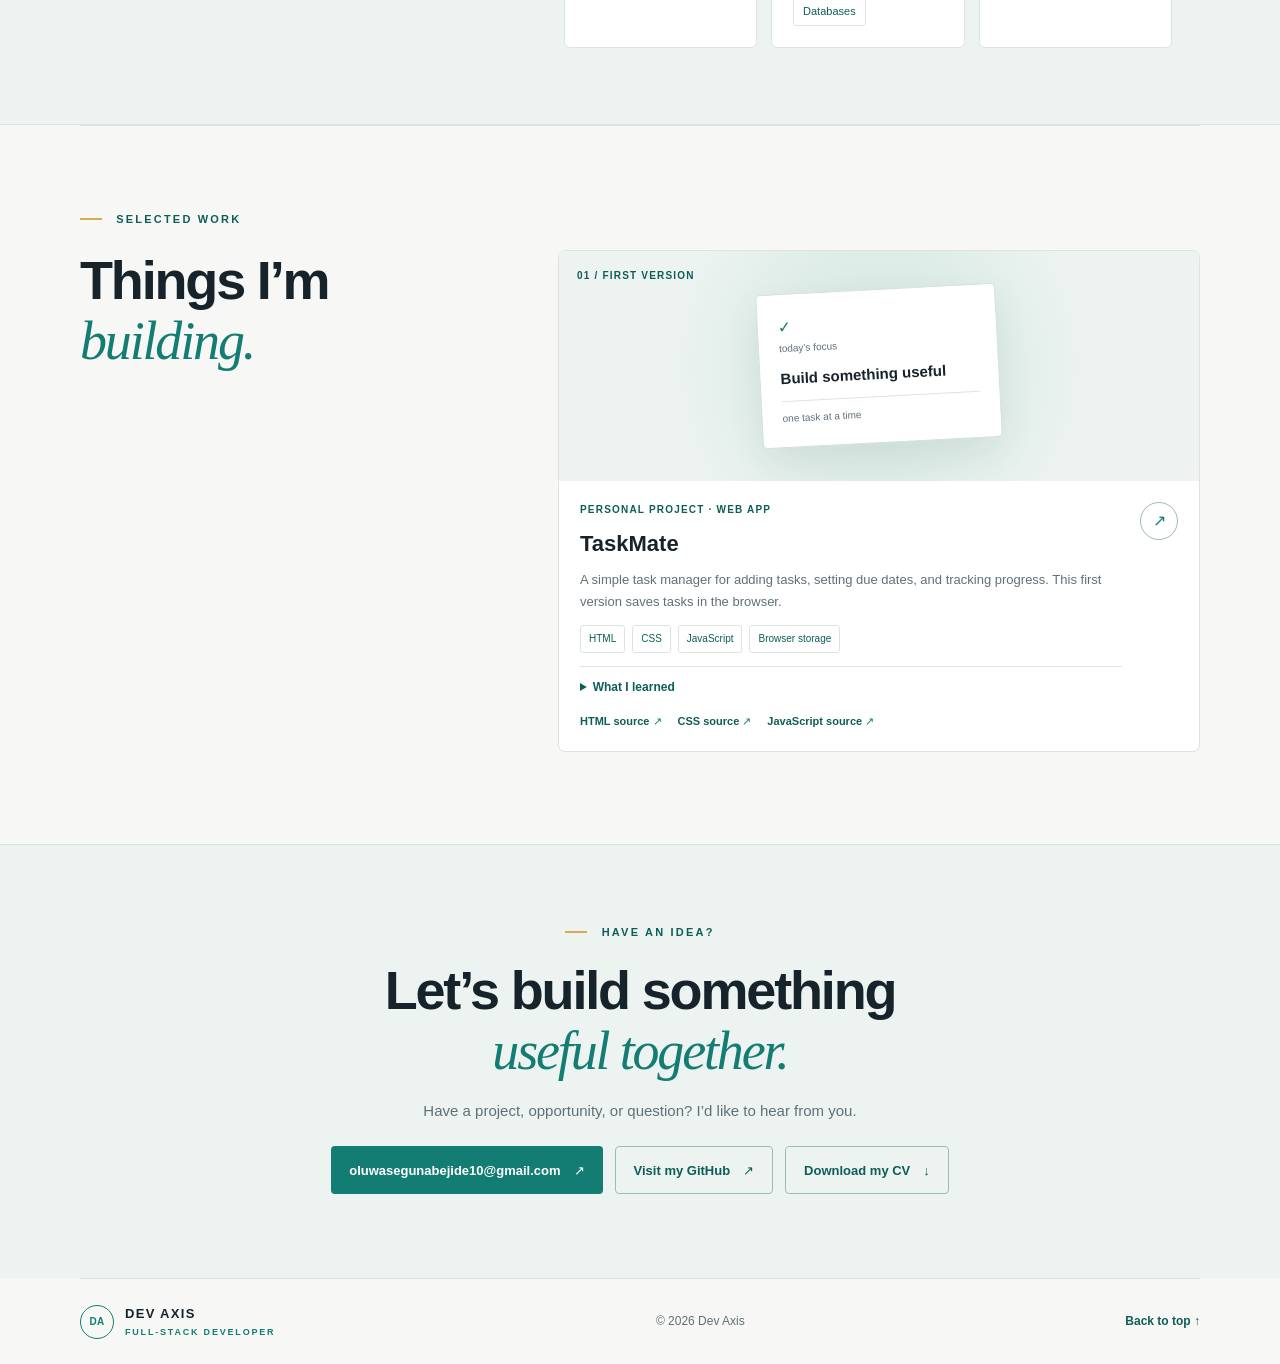
==== commit f1d46ee0: "index.html and Dev-Axis-CV.pdf" ====
--- a/index.html
+++ b/index.html
@@ -135,6 +135,7 @@
         <div class="contact-actions">
           <a class="button button-gold" href="mailto:oluwasegunabejide10@gmail.com">oluwasegunabejide10@gmail.com <b>↗</b></a>
           <a class="button button-outline" href="https://github.com/axisdev2-dev" target="_blank" rel="noopener noreferrer">Visit my GitHub <b>↗</b></a>
+          <a class="button button-outline" href="Dev-Axis-CV.pdf" download>Download my CV <b>↓</b></a>
         </div>
       </div>
     </section>
